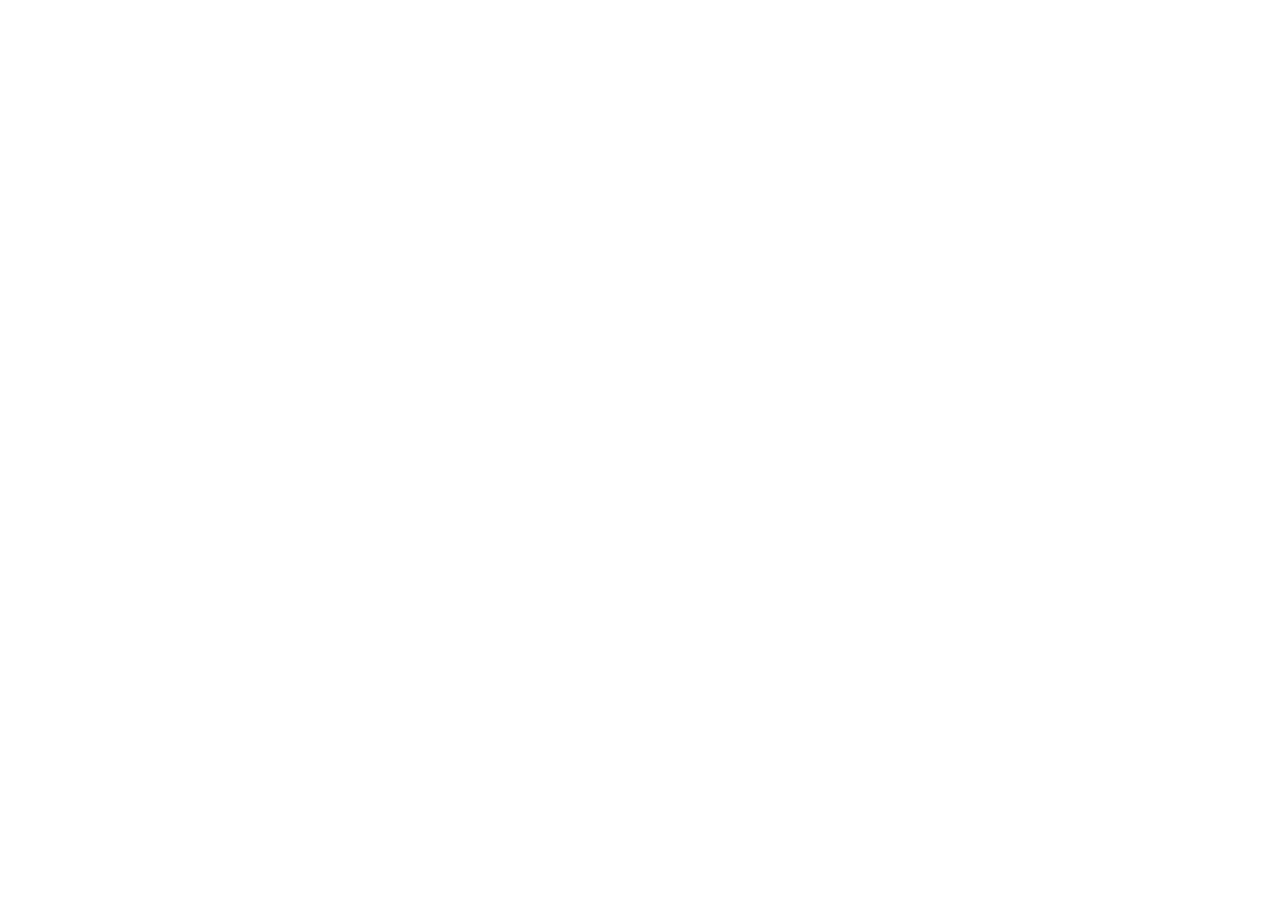
==== index.html @ 5854d67b "Rename the product to World Model for Banking Drop the Fathom and LedgerWorld working names in the d" ====
<!doctype html>
<html lang="en">
  <head>
    <meta charset="UTF-8" />
    <link rel="icon" type="image/svg+xml" href="./favicon.svg" />
    <meta name="viewport" content="width=device-width, initial-scale=1.0" />
    <meta
      name="description"
      content="World Model for Banking — a generative simulator of household cash flow, credit, and payment networks for retail banking and credit cards."
    />
    <title>World Model for Banking</title>
    <link rel="preconnect" href="https://fonts.googleapis.com" />
    <link rel="preconnect" href="https://fonts.gstatic.com" crossorigin />
    <link
      href="https://fonts.googleapis.com/css2?family=Fraunces:ital,opsz,wght@0,9..144,500;0,9..144,600;1,9..144,500&family=Figtree:wght@400;500;600&family=IBM+Plex+Mono:wght@400;500&display=swap"
      rel="stylesheet"
    />
  </head>
  <body>
    <div id="root"></div>
    <script type="module" src="/src/main.tsx"></script>
  </body>
</html>
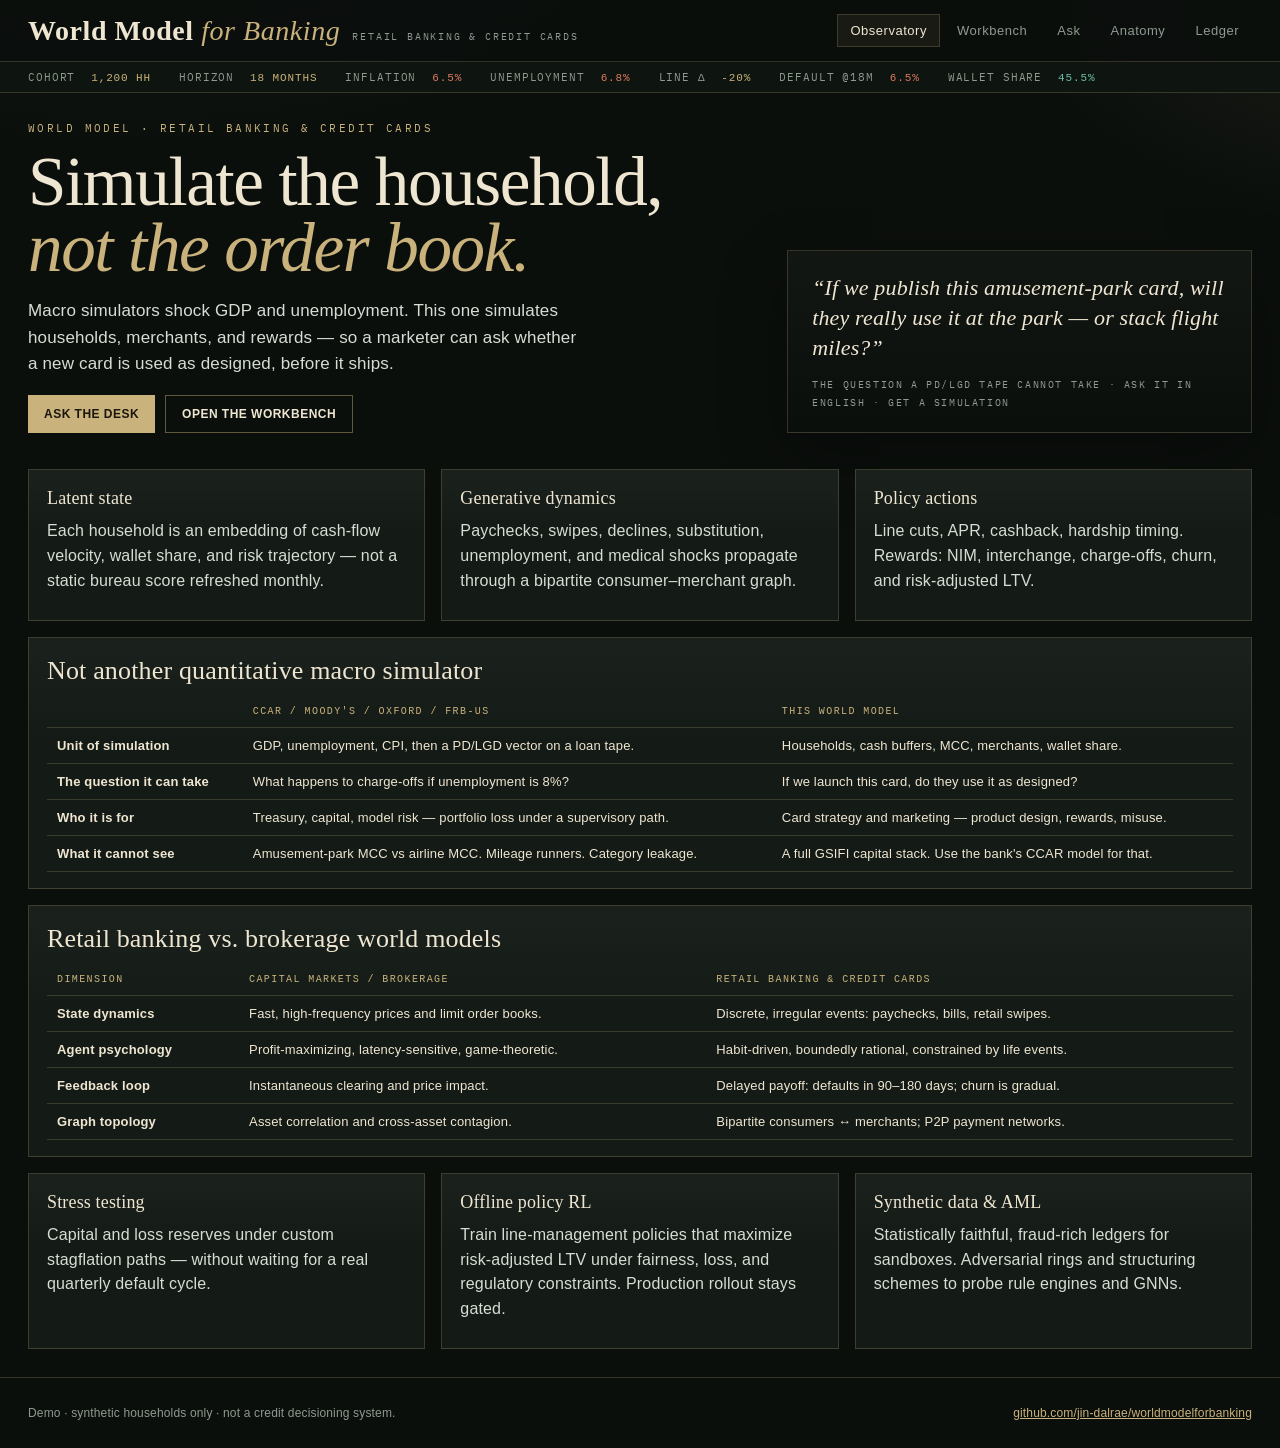
==== commit bc99ff58: "deploy: 9f2643e056e8b2c158b9d585b5169aa83837d858" ====
--- a/index.html
+++ b/index.html
@@ -15,9 +15,10 @@
       href="https://fonts.googleapis.com/css2?family=Fraunces:ital,opsz,wght@0,9..144,500;0,9..144,600;1,9..144,500&family=Figtree:wght@400;500;600&family=IBM+Plex+Mono:wght@400;500&display=swap"
       rel="stylesheet"
     />
+    <script type="module" crossorigin src="./assets/index-CoaGDFXF.js"></script>
+    <link rel="stylesheet" crossorigin href="./assets/index-Cnw8vl_Q.css">
   </head>
   <body>
     <div id="root"></div>
-    <script type="module" src="/src/main.tsx"></script>
   </body>
 </html>
--- a/assets/index-Cnw8vl_Q.css
+++ b/assets/index-Cnw8vl_Q.css
@@ -0,0 +1 @@
+:root{--bg: #0b0f0c;--bg-2: #101612;--panel: #141b16;--panel-2: #1a231d;--line: rgba(201, 178, 124, .22);--line-strong: rgba(201, 178, 124, .45);--brass: #c9b27c;--brass-dim: #8d7a46;--cream: #efe6d2;--ink: #d5ddd4;--muted: #8f9a90;--teal: #6fbfa8;--teal-dim: #3d7a6c;--signal: #e07a5f;--good: #98c47a;--warn: #d4a056;--shadow: 0 24px 60px rgba(0, 0, 0, .35);--serif: "Fraunces", "Times New Roman", serif;--sans: "Figtree", "Helvetica Neue", sans-serif;--mono: "IBM Plex Mono", ui-monospace, monospace}*{box-sizing:border-box}html,body,#root{min-height:100%;height:auto;margin:0;width:100%;max-width:100%}html{color-scheme:dark;overflow-x:hidden}body{background:radial-gradient(1200px 600px at 10% -10%,rgba(111,191,168,.08),transparent 50%),radial-gradient(900px 500px at 110% 0%,rgba(201,178,124,.08),transparent 45%),var(--bg);color:var(--cream);font-family:var(--sans);letter-spacing:.01em;min-width:0;overflow-x:hidden}button,input,select{font:inherit;color:inherit}button{cursor:pointer}::selection{background:#c9b27c59;color:var(--cream)}.shell{min-height:100vh;display:grid;grid-template-rows:auto auto 1fr auto;min-width:0;overflow-x:hidden;overflow-y:visible}.shell>*{min-width:0}.nav{display:flex;align-items:center;justify-content:space-between;gap:16px;padding:14px 28px;border-bottom:1px solid var(--line);background:#0b0f0cdb;-webkit-backdrop-filter:blur(12px);backdrop-filter:blur(12px);position:sticky;top:0;z-index:20}.brand{display:flex;align-items:baseline;gap:12px;min-width:0;flex-wrap:wrap}.brand-mark{font-family:var(--serif);font-size:28px;font-weight:600;letter-spacing:.02em}.brand-mark em{font-style:italic;color:var(--brass);font-weight:500}.brand-sub{font-family:var(--mono);font-size:10px;letter-spacing:.18em;text-transform:uppercase;color:var(--muted)}.tabs{display:flex;gap:4px;flex-wrap:wrap;justify-content:flex-end}.tab{background:transparent;border:1px solid transparent;color:var(--muted);padding:8px 12px;font-size:13px;letter-spacing:.04em}.tab[data-on=true]{color:var(--cream);border-color:var(--line);background:#c9b27c14}.tape{display:flex;gap:28px;overflow-x:auto;max-width:100%;padding:8px 28px;border-bottom:1px solid var(--line);background:#0e140f;font-family:var(--mono);font-size:11px;letter-spacing:.08em;text-transform:uppercase;color:var(--muted);white-space:nowrap}.tape b{color:var(--brass);font-weight:500;margin-left:8px}.tape .up{color:var(--signal)}.tape .dn{color:var(--teal)}.view{padding:28px;max-width:1440px;margin:0 auto;width:100%}.hero{display:grid;grid-template-columns:1.4fr .9fr;gap:36px;align-items:end;margin-bottom:36px}.kicker{font-family:var(--mono);font-size:11px;letter-spacing:.22em;text-transform:uppercase;color:var(--brass);margin-bottom:14px}h1{font-family:var(--serif);font-size:clamp(32px,5.4vw,72px);line-height:.95;font-weight:500;margin:0 0 18px;letter-spacing:-.02em;overflow-wrap:break-word}h1 em{font-style:italic;color:var(--brass)}.lede{font-size:17px;line-height:1.55;color:var(--ink);max-width:58ch;margin:0;overflow-wrap:break-word}.quote{border:1px solid var(--line);background:linear-gradient(180deg,rgba(255,255,255,.03),transparent);padding:22px 24px;box-shadow:var(--shadow)}.quote p{font-family:var(--serif);font-size:clamp(18px,2.4vw,22px);font-style:italic;line-height:1.35;margin:0 0 12px;overflow-wrap:break-word}.quote span{font-family:var(--mono);font-size:10px;letter-spacing:.16em;text-transform:uppercase;color:var(--muted)}.row{display:grid;gap:16px}.row.cols-3{grid-template-columns:repeat(3,1fr)}.row.cols-2{grid-template-columns:1fr 1fr}.row.cols-4{grid-template-columns:repeat(4,1fr)}.panel{background:linear-gradient(180deg,rgba(255,255,255,.028),transparent 42%),var(--panel);border:1px solid var(--line);padding:18px 18px 16px;max-width:100%;overflow-x:auto}.panel h2,.panel h3{margin:0 0 10px;font-family:var(--serif);font-weight:500}.panel h2{font-size:26px}.panel h3{font-size:18px}.panel p{color:var(--ink);line-height:1.55;margin:0 0 10px}.muted{color:var(--muted)}.mono{font-family:var(--mono)}.cta{display:inline-flex;align-items:center;gap:8px;background:var(--brass);color:#1b160c;border:0;padding:11px 16px;font-weight:600;letter-spacing:.04em;text-transform:uppercase;font-size:12px}.cta.ghost{background:transparent;color:var(--cream);border:1px solid var(--line-strong)}.cta-row{display:flex;gap:10px;flex-wrap:wrap;margin-top:18px}table{width:100%;border-collapse:collapse;font-size:13px}th,td{text-align:left;padding:10px;border-bottom:1px solid var(--line);vertical-align:top}th{font-family:var(--mono);font-size:10px;letter-spacing:.14em;text-transform:uppercase;color:var(--brass);font-weight:500}td:first-child{color:var(--cream);font-weight:600}.workbench{display:grid;grid-template-columns:300px 1fr 280px;gap:16px;align-items:start}.controls label{display:grid;gap:6px;margin-bottom:14px;font-family:var(--mono);font-size:10px;letter-spacing:.14em;text-transform:uppercase;color:var(--muted)}.controls input[type=range]{width:100%;accent-color:var(--brass)}.controls select,.controls input[type=number]{background:var(--bg);border:1px solid var(--line);padding:8px 10px;width:100%}.val{color:var(--cream);font-size:12px;letter-spacing:.04em}.legend{display:flex;gap:16px;font-family:var(--mono);font-size:10px;letter-spacing:.12em;text-transform:uppercase;color:var(--muted);margin-bottom:8px}.swatch{width:10px;height:10px;display:inline-block;margin-right:6px;vertical-align:middle}.swatch.base{background:var(--brass)}.swatch.int{background:var(--teal)}.kpis{display:grid;gap:10px}.kpi{border:1px solid var(--line);padding:12px;background:var(--bg-2)}.lbl,.kpi .lbl{font-family:var(--mono);font-size:10px;letter-spacing:.14em;text-transform:uppercase;color:var(--muted)}.kpi .num{font-family:var(--serif);font-size:28px;margin:4px 0 2px}.kpi .delta{font-family:var(--mono);font-size:11px}.delta.bad{color:var(--signal)}.delta.good{color:var(--teal)}.delta.flat{color:var(--muted)}.chart-wrap{height:210px}svg.chart{width:100%;height:100%;display:block;overflow:visible}.chart .grid{stroke:#c9b27c1f;stroke-width:1}.chart .axis{fill:var(--muted);font-family:var(--mono);font-size:10px}.chart .base{fill:none;stroke:var(--brass);stroke-width:1.8}.chart .int{fill:none;stroke:var(--teal);stroke-width:1.8}.chart .area{fill:#6fbfa814}.feed{max-height:280px;overflow:auto;display:grid;gap:8px}.event{border-left:2px solid var(--brass-dim);padding:6px 10px;font-size:13px;color:var(--ink)}.event[data-kind=default],.event[data-kind=decline],.event[data-kind=job_loss]{border-color:var(--signal)}.event[data-kind=hardship],.event[data-kind=rehire]{border-color:var(--teal)}.event time{font-family:var(--mono);font-size:10px;color:var(--muted);letter-spacing:.08em;display:block;margin-bottom:2px}.diagram{display:grid;grid-template-columns:1fr 80px 1fr;gap:12px;align-items:stretch}.dbox{border:1px solid var(--line);padding:16px;background:var(--bg-2);min-height:140px}.dbox h4{margin:0 0 8px;font-family:var(--mono);font-size:11px;letter-spacing:.16em;text-transform:uppercase;color:var(--brass)}.dbox ul{margin:0;padding:0 0 0 16px;color:var(--ink)}.arrow{display:flex;align-items:center;justify-content:center;color:var(--brass);font-size:28px}.ledger-table td,.ledger-table th{font-family:var(--mono);font-size:11px}.pill{display:inline-block;border:1px solid var(--line);padding:1px 6px;font-size:10px;letter-spacing:.08em;text-transform:uppercase}.pill.decline{color:var(--signal);border-color:#e07a5f73}.pill.payment{color:var(--teal);border-color:#6fbfa866}.hh{display:grid;grid-template-columns:1fr 1fr;gap:10px}.hh-card{border:1px solid var(--line);padding:12px;background:var(--bg-2);cursor:pointer}.hh-card[data-on=true]{border-color:var(--brass)}.hh-card strong{display:block;font-size:14px}.hh-card span{color:var(--muted);font-size:12px}.blocks{display:grid;grid-template-columns:repeat(3,1fr);gap:16px}.numlist{margin:0;padding-left:18px;color:var(--ink);line-height:1.55}.footer{padding:28px;border-top:1px solid var(--line);color:var(--muted);font-size:12px;display:flex;justify-content:space-between;gap:12px;flex-wrap:wrap}.footer a{color:var(--brass)}.brief{display:grid;grid-template-columns:1.35fr .75fr;gap:16px;align-items:start}.thread{display:grid;gap:12px;max-height:52vh;overflow:auto;padding-right:4px;margin-bottom:12px}.bubble p{margin:0;color:var(--ink);line-height:1.5}.bubble .who{font-family:var(--mono);font-size:10px;letter-spacing:.14em;text-transform:uppercase;color:var(--muted);display:block;margin-bottom:6px}.bubble.user{border-left:2px solid var(--brass);padding:8px 12px;background:var(--bg-2)}.bubble.desk{padding:4px 0 8px}.answer h3{font-size:20px;margin:0 0 8px}.answer p{color:var(--ink);line-height:1.55}.caveat{font-size:12px;color:var(--muted);border-top:1px solid var(--line);padding-top:10px}.mixbar{display:flex;height:10px;background:var(--bg);border:1px solid var(--line);overflow:hidden}.mixseg.good{background:var(--teal)}.mixseg.warn{background:var(--warn)}.mixseg.bad{background:var(--signal)}.mixlegend{display:flex;flex-wrap:wrap;gap:12px;margin-top:8px;font-family:var(--mono);font-size:10px;letter-spacing:.06em;text-transform:uppercase;color:var(--muted)}.dot{width:8px;height:8px;display:inline-block;margin-right:6px;vertical-align:middle}.dot.good{background:var(--teal)}.dot.warn{background:var(--warn)}.dot.bad{background:var(--signal)}.num.good{color:var(--teal)}.num.bad{color:var(--signal)}.chips{display:flex;flex-wrap:wrap;gap:8px;margin-bottom:12px}.chip-btn{background:transparent;border:1px solid var(--line);color:var(--cream);padding:8px 10px;font-size:12px;text-align:left;line-height:1.35;max-width:100%}.chip-btn:hover{border-color:var(--brass)}.composer{display:grid;grid-template-columns:1fr auto;gap:8px}.composer input{background:var(--bg);border:1px solid var(--line);padding:11px 12px;width:100%}@media(max-width:1100px){.hero,.workbench,.diagram,.blocks,.row.cols-3,.row.cols-4,.hh,.brief{grid-template-columns:1fr}.nav{padding:12px 16px;flex-wrap:wrap}.tabs{gap:0;width:auto;justify-content:flex-start}.tab{padding:7px 8px;font-size:12px}.view{padding:16px}.brand-mark{font-size:24px}.brand-sub,.tape{display:none}}.chat{display:flex;flex-direction:column;gap:16px}.chat-head{border-bottom:1px solid var(--line);padding-bottom:18px}.chat-feed{display:flex;flex-direction:column;gap:22px;min-height:240px;max-height:56vh;overflow-y:auto;padding-right:4px}.chat-feed .empty{color:var(--muted);font-size:14px;display:flex;flex-direction:column;gap:12px}.turn{display:flex;flex-direction:column;gap:12px}.msg-user{align-self:flex-end;max-width:76%;background:var(--panel-2);border:1px solid var(--line);border-radius:3px;padding:11px 15px;font-size:15px;line-height:1.5;color:var(--cream)}.answer{background:var(--panel);border:1px solid var(--line);border-left:2px solid var(--brass);border-radius:3px;padding:18px 20px;display:flex;flex-direction:column;gap:12px}.answer h4{margin:0;font-family:var(--mono);font-size:11px;letter-spacing:.14em;text-transform:uppercase;color:var(--brass);font-weight:600}.answer p{margin:0;font-size:15px;line-height:1.6;color:var(--ink)}.answer p.foot{font-size:13.5px;color:var(--muted)}.answer p.caveat{font-size:12.5px;color:var(--muted);border-top:1px solid var(--line);padding-top:10px;line-height:1.5}.metric-row{display:flex;flex-wrap:wrap;gap:8px}.metric{flex:1 1 130px;background:var(--panel-2);border:1px solid var(--line);border-radius:2px;padding:9px 12px;display:flex;flex-direction:column;gap:3px}.metric .ml{font-family:var(--mono);font-size:9.5px;letter-spacing:.12em;text-transform:uppercase;color:var(--muted)}.metric .mv{font-family:var(--serif);font-size:21px;font-variant-numeric:tabular-nums}.metric[data-tone=good] .mv{color:var(--good)}.metric[data-tone=bad] .mv{color:var(--signal)}.metric[data-tone=warn] .mv{color:var(--warn)}.split-label{font-family:var(--mono);font-size:9.5px;letter-spacing:.14em;text-transform:uppercase;color:var(--muted)}.split{display:flex;flex-direction:column;gap:8px}.split-bar{display:flex;height:12px;border-radius:2px;overflow:hidden;background:var(--panel-2)}.split-bar i{display:block;height:100%}.split-bar i[data-tone=good]{background:var(--good)}.split-bar i[data-tone=warn]{background:var(--warn)}.split-bar i[data-tone=bad]{background:var(--signal)}.split-key{display:flex;flex-wrap:wrap;gap:14px;font-size:12px;color:var(--muted)}.split-key span{display:inline-flex;align-items:center;gap:6px}.split-key i{width:8px;height:8px;border-radius:1px;display:inline-block}.split-key span[data-tone=good] i{background:var(--good)}.split-key span[data-tone=warn] i{background:var(--warn)}.split-key span[data-tone=bad] i{background:var(--signal)}.chips{display:flex;flex-wrap:wrap;gap:8px}.chip-btn,.chip-static{font-size:13px;text-align:left;padding:9px 13px;border-radius:2px;border:1px solid var(--line);background:var(--panel);color:var(--ink);line-height:1.4}.chip-btn:hover{border-color:var(--line-strong);background:var(--panel-2)}.chip-static{color:var(--muted)}.chat-input{display:flex;gap:8px;border-top:1px solid var(--line);padding-top:14px}.chat-input input{flex:1;min-width:0;background:var(--panel);border:1px solid var(--line);border-radius:2px;padding:12px 14px;font-size:15px;color:var(--cream)}.chat-input input:focus-visible,.chip-btn:focus-visible{outline:2px solid var(--brass);outline-offset:2px}@media(max-width:720px){.msg-user{max-width:92%}.chat-feed{max-height:none}}.live-row{display:flex;align-items:center;gap:10px;flex-wrap:wrap;font-size:12px;color:var(--muted)}.live-dot{width:7px;height:7px;border-radius:50%;background:var(--muted);flex:none}.live-dot[data-on=true]{background:var(--teal);box-shadow:0 0 0 3px #6fbfa82e}.live-label{color:var(--ink)}.live-note{font-family:var(--mono);font-size:10px;letter-spacing:.1em;text-transform:uppercase;color:var(--brass-dim);margin-left:auto}.link-btn{background:none;border:none;color:var(--brass);text-decoration:underline;padding:0;font-size:12px}.key-row{display:flex;gap:8px}.key-row input{flex:1;min-width:0;background:var(--panel);border:1px solid var(--line);border-radius:2px;padding:10px 12px;font-size:13px;color:var(--cream)}.live-tag{font-family:var(--mono);font-size:9.5px;letter-spacing:.12em;text-transform:uppercase;color:var(--brass-dim);padding-left:2px}.cta[disabled]{opacity:.55;cursor:default}.chart-host{width:100%}.chart .band{stroke:none;opacity:.16}.chart .band.base{fill:var(--brass)}.chart .band.int{fill:var(--teal)}.chart .sweep{fill:none;stroke:var(--teal);stroke-width:2}.chart .peak{fill:var(--brass);stroke:var(--bg);stroke-width:2}.chart .peak-label{font-family:var(--mono);font-size:10px;letter-spacing:.1em;fill:var(--brass)}.chart .marker-now{stroke:var(--muted);stroke-width:1;stroke-dasharray:3 4;opacity:.7}.delta .rng{color:var(--muted);font-weight:400}.delta.noise{color:var(--muted);font-style:italic}.legend-note{font-family:var(--mono);font-size:10px;letter-spacing:.1em;text-transform:uppercase;color:var(--brass-dim);margin-left:auto}.warn-note{font-size:12px;line-height:1.45;color:var(--warn);border-left:2px solid var(--warn);padding-left:10px;margin:4px 0 0}.sr-heading{position:absolute;width:1px;height:1px;overflow:hidden;clip:rect(0 0 0 0);clip-path:inset(50%);white-space:nowrap}@media(prefers-reduced-motion:reduce){*,*:before,*:after{animation-duration:.01ms!important;animation-iteration-count:1!important;transition-duration:.01ms!important;scroll-behavior:auto!important}}button:focus-visible,a:focus-visible,select:focus-visible,input:focus-visible{outline:2px solid var(--brass);outline-offset:2px}
